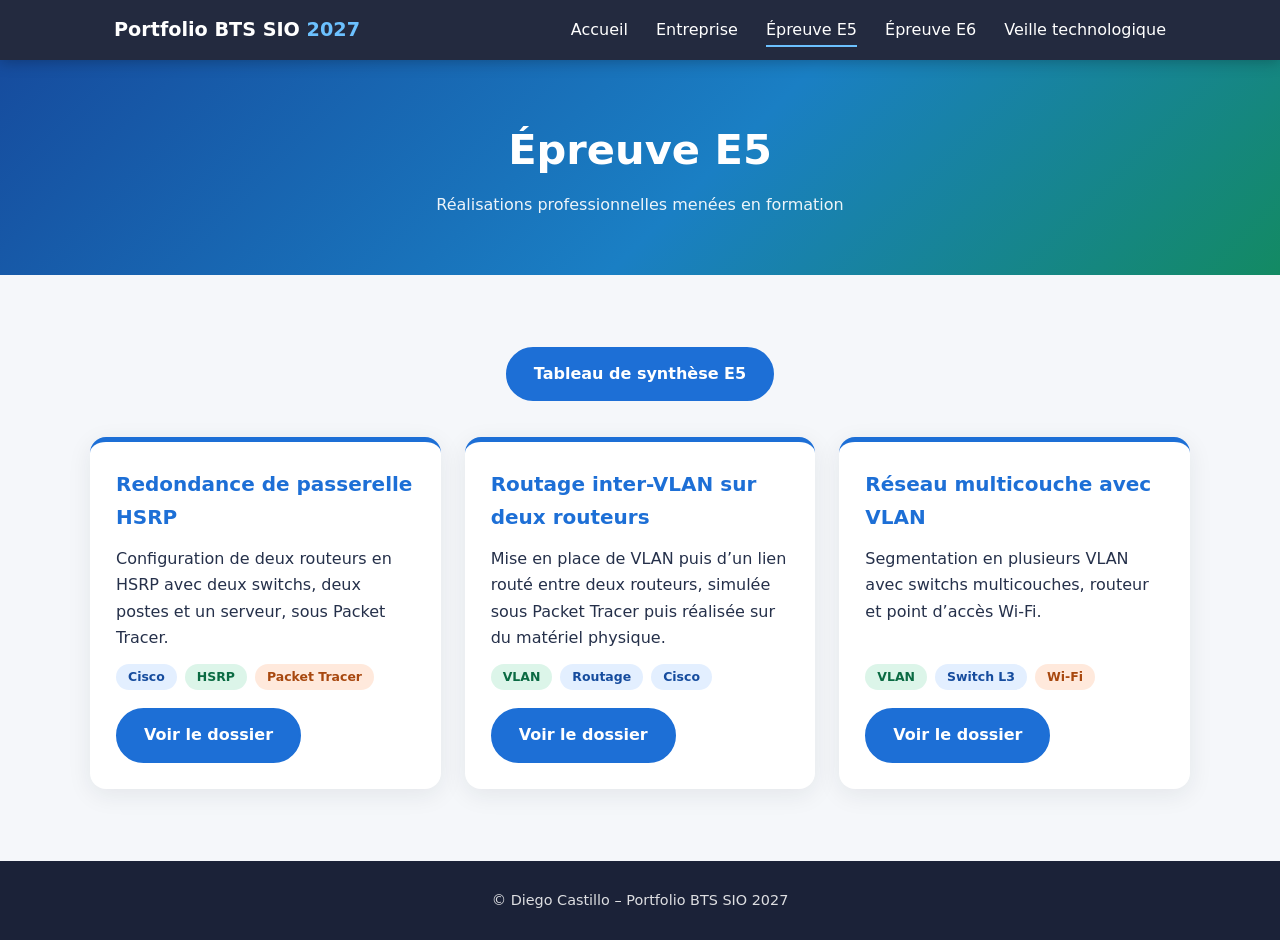
==== e5.html @ ca201dca "Add files via upload" ====
<!DOCTYPE html>
<html lang="fr">
<head>
<meta charset="UTF-8">
<meta name="viewport" content="width=device-width, initial-scale=1">
<title>Épreuve E5 – Portfolio BTS SIO 2027</title>
<link rel="stylesheet" href="style.css">
</head>
<body id="top">
<header class="site-header">
<nav class="nav" aria-label="Navigation principale">
<a class="brand" href="index.html">Portfolio BTS SIO <span>2027</span></a>
<button class="menu-btn" aria-label="Ouvrir le menu" aria-expanded="false"><span></span><span></span><span></span></button>
<ul class="menu">
<li><a href="index.html">Accueil</a></li>
<li><a href="entreprise.html">Entreprise</a></li>
<li><a href="e5.html" aria-current="page">Épreuve E5</a></li>
<li><a href="e6.html">Épreuve E6</a></li>
<li><a href="veille.html">Veille technologique</a></li>
</ul>
</nav>
</header>
<div class="page-head"><h1>Épreuve E5</h1><p>Réalisations professionnelles menées en formation</p></div>
<main>
<section class="section">
  <div class="wrap">
    <div class="actions"><a class="btn-blue" href="documents/tableau-de-synthese-e5.pdf">Tableau de synthèse E5</a></div>
    <div class="cards">
      <article class="card proj">
        <h3>Redondance de passerelle HSRP</h3>
        <p>Configuration de deux routeurs en HSRP avec deux switchs, deux postes et un serveur, sous Packet Tracer.</p>
        <ul class="tags"><li>Cisco</li><li class="t-green">HSRP</li><li class="t-orange">Packet Tracer</li></ul>
        <a class="btn-blue" href="documents/hsrp.pdf">Voir le dossier</a>
      </article>
      <article class="card proj">
        <h3>Routage inter-VLAN sur deux routeurs</h3>
        <p>Mise en place de VLAN puis d’un lien routé entre deux routeurs, simulée sous Packet Tracer puis réalisée sur du matériel physique.</p>
        <ul class="tags"><li class="t-green">VLAN</li><li>Routage</li><li>Cisco</li></ul>
        <a class="btn-blue" href="documents/inter-vlan.pdf">Voir le dossier</a>
      </article>
      <article class="card proj">
        <h3>Réseau multicouche avec VLAN</h3>
        <p>Segmentation en plusieurs VLAN avec switchs multicouches, routeur et point d’accès Wi-Fi.</p>
        <ul class="tags"><li class="t-green">VLAN</li><li>Switch L3</li><li class="t-orange">Wi-Fi</li></ul>
        <a class="btn-blue" href="documents/vlan-multicouche.pdf">Voir le dossier</a>
      </article>
    </div>
  </div>
</section>
</main>
<footer class="site-footer"><p>&copy; Diego Castillo – Portfolio BTS SIO 2027</p></footer>
<a class="totop" href="#top" aria-label="Retour en haut">↑</a>
<script src="script.js"></script>
</body>
</html>
---- style.css ----
:root{--primary:#1d6fd6;--primary-d:#164c9e;--secondary:#14a46a;--accent:#f0793a;--dark:#1b2238;--light:#f5f7fa;--text:#25304a;--muted:#5d6b85;--line:#e2e8f0;--radius:16px;--shadow:0 6px 24px rgba(27,34,56,.08)}
*,*::before,*::after{box-sizing:border-box}
html{scroll-behavior:smooth;scroll-padding-top:76px}
body{margin:0;font-family:"Segoe UI",system-ui,-apple-system,Roboto,Arial,sans-serif;color:var(--text);background:var(--light);line-height:1.65}
a{color:var(--primary)}
:focus-visible{outline:3px solid var(--accent);outline-offset:3px}
@media(prefers-reduced-motion:reduce){html{scroll-behavior:auto}}

/* En-tête */
.site-header{position:sticky;top:0;z-index:50;background:rgba(27,34,56,.96);backdrop-filter:blur(8px);box-shadow:0 2px 14px rgba(0,0,0,.25)}
.nav{max-width:1100px;margin:0 auto;padding:14px 24px;display:flex;align-items:center;justify-content:space-between;gap:16px}
.brand{color:#fff;font-weight:700;font-size:1.2rem;text-decoration:none}
.brand span{color:#6cc1ff}
.menu{display:flex;gap:28px;list-style:none;margin:0;padding:0}
.menu a{color:#fff;text-decoration:none;font-weight:500;padding:6px 0;border-bottom:2px solid transparent}
.menu a:hover,.menu a[aria-current="page"]{border-color:#6cc1ff}
.menu-btn{display:none;background:none;border:0;padding:8px;cursor:pointer}
.menu-btn span{display:block;width:26px;height:3px;background:#fff;margin:5px 0;border-radius:2px}

/* Accueil */
.hero{min-height:calc(100vh - 60px);display:grid;place-items:center;padding:48px 24px;background:linear-gradient(135deg,#164c9e,#1a7fc4 55%,#138a63);color:#fff}
.hero-card{width:100%;max-width:880px;background:rgba(255,255,255,.12);border:1px solid rgba(255,255,255,.28);border-radius:28px;padding:44px;backdrop-filter:blur(10px);box-shadow:0 20px 50px rgba(0,0,0,.2)}
.hero-main{display:grid;grid-template-columns:1fr auto;gap:36px;align-items:center}
.hero h1{margin:0 0 12px;font-size:clamp(2.2rem,5vw,3.6rem);line-height:1.1}
.hero .role{font-size:1.25rem;margin:0 0 18px}
.hero .job{margin:0;opacity:.92}
.hero .job strong{color:#ffd9c2}
.photo{position:relative;width:240px;height:240px;border-radius:50%;border:4px solid rgba(255,255,255,.55);background:rgba(255,255,255,.2);display:grid;place-items:center;font-size:3.5rem;font-weight:700;overflow:hidden}
.photo img{position:absolute;inset:0;width:100%;height:100%;object-fit:cover}
.hero-actions{display:flex;flex-wrap:wrap;gap:12px;justify-content:center;margin-top:32px;padding-top:26px;border-top:1px solid rgba(255,255,255,.3)}

/* Boutons */
.btn-line,.btn-solid,.btn-blue{display:inline-block;padding:12px 26px;border-radius:999px;font-weight:600;text-decoration:none;border:2px solid #fff;transition:background .2s,color .2s}
.btn-line{color:#fff}
.btn-line:hover{background:#fff;color:var(--primary-d)}
.btn-solid{background:#fff;color:var(--primary-d)}
.btn-solid:hover{background:transparent;color:#fff}
.btn-blue{background:var(--primary);border-color:var(--primary);color:#fff}
.btn-blue:hover{background:var(--primary-d);border-color:var(--primary-d)}

/* Sections */
.section{padding:72px 24px}
.section.alt{background:#fff}
.wrap{max-width:1100px;margin:0 auto}
.section h2{text-align:center;margin:0 0 10px;font-size:2rem;color:var(--primary)}
.lead{text-align:center;color:var(--muted);margin:0 auto 40px;max-width:60ch}
.page-head{background:linear-gradient(135deg,#164c9e,#1a7fc4 55%,#138a63);color:#fff;text-align:center;padding:56px 24px}
.page-head h1{margin:0 0 8px;font-size:clamp(1.8rem,4vw,2.6rem)}
.page-head p{margin:0;opacity:.92}
.stack{display:grid;gap:22px}
.profile-grid{display:grid;grid-template-columns:1fr 1fr;gap:28px;align-items:start}
.block-title{margin:0 0 14px;font-size:1.25rem;color:var(--dark)}

/* Cartes */
.card{background:#fff;border-radius:var(--radius);padding:26px;box-shadow:var(--shadow);border-left:5px solid var(--primary)}
.section.alt .card{background:var(--light);box-shadow:none;border-top:1px solid var(--line);border-right:1px solid var(--line);border-bottom:1px solid var(--line)}
.card.green{border-left-color:var(--secondary)}
.card h3{margin:0 0 12px;color:var(--primary);font-size:1.25rem}
.card.green h3{color:var(--secondary)}
.card p{margin:0 0 12px}
.card p:last-child{margin-bottom:0}
.item{margin:0 0 14px}
.item:last-child{margin:0}
.item strong{display:block}
.item small{color:var(--muted);font-style:italic}
.cv-frame{width:100%;height:560px;border:1px solid var(--line);border-radius:12px;background:#fff;margin-bottom:16px}
.empty{max-width:640px;margin:0 auto;text-align:center;padding:44px 24px;border:2px dashed #b9c6da;border-radius:var(--radius);color:var(--muted);background:#fff}
.fiche{display:grid;grid-template-columns:max-content 1fr;gap:12px 28px;margin:0}
.fiche dt{font-weight:600;color:var(--primary)}
.fiche dd{margin:0}
.cards{display:grid;grid-template-columns:repeat(auto-fit,minmax(280px,1fr));gap:24px}
.proj{display:flex;flex-direction:column;border-left:0;border-top:5px solid var(--primary)}
.proj p{flex:1}
.proj .btn-blue{align-self:flex-start}
.tags{list-style:none;display:flex;flex-wrap:wrap;gap:8px;padding:0;margin:0 0 18px}
.tags li{font-size:.78rem;font-weight:600;padding:3px 12px;border-radius:999px;background:#e3efff;color:var(--primary-d)}
.tags .t-green{background:#dcf5e9;color:#0b6b43}
.tags .t-orange{background:#ffe9dc;color:#a8480f}
.actions{text-align:center;margin-bottom:36px}

/* Pied de page */
.site-footer{background:var(--dark);color:#fff;text-align:center;padding:28px 24px}
.site-footer p{margin:0;opacity:.85;font-size:.9rem}
.totop{position:fixed;right:24px;bottom:24px;width:46px;height:46px;border-radius:50%;background:var(--primary);color:#fff;display:grid;place-items:center;text-decoration:none;font-size:1.3rem;box-shadow:0 6px 18px rgba(0,0,0,.25);opacity:0;pointer-events:none;transition:opacity .25s}
.totop.show{opacity:1;pointer-events:auto}

@media(max-width:760px){
  .menu-btn{display:block}
  .nav{flex-wrap:wrap}
  .menu{display:none;flex-direction:column;gap:0;width:100%}
  .menu.open{display:flex}
  .menu a{display:block;padding:12px 0}
  .hero-card{padding:28px}
  .hero-main{grid-template-columns:1fr;justify-items:center;text-align:center}
  .photo{width:180px;height:180px;order:-1}
  .profile-grid{grid-template-columns:1fr}
  .fiche{grid-template-columns:1fr;gap:2px}
  .fiche dd{margin-bottom:12px}
  .section{padding:52px 20px}
}
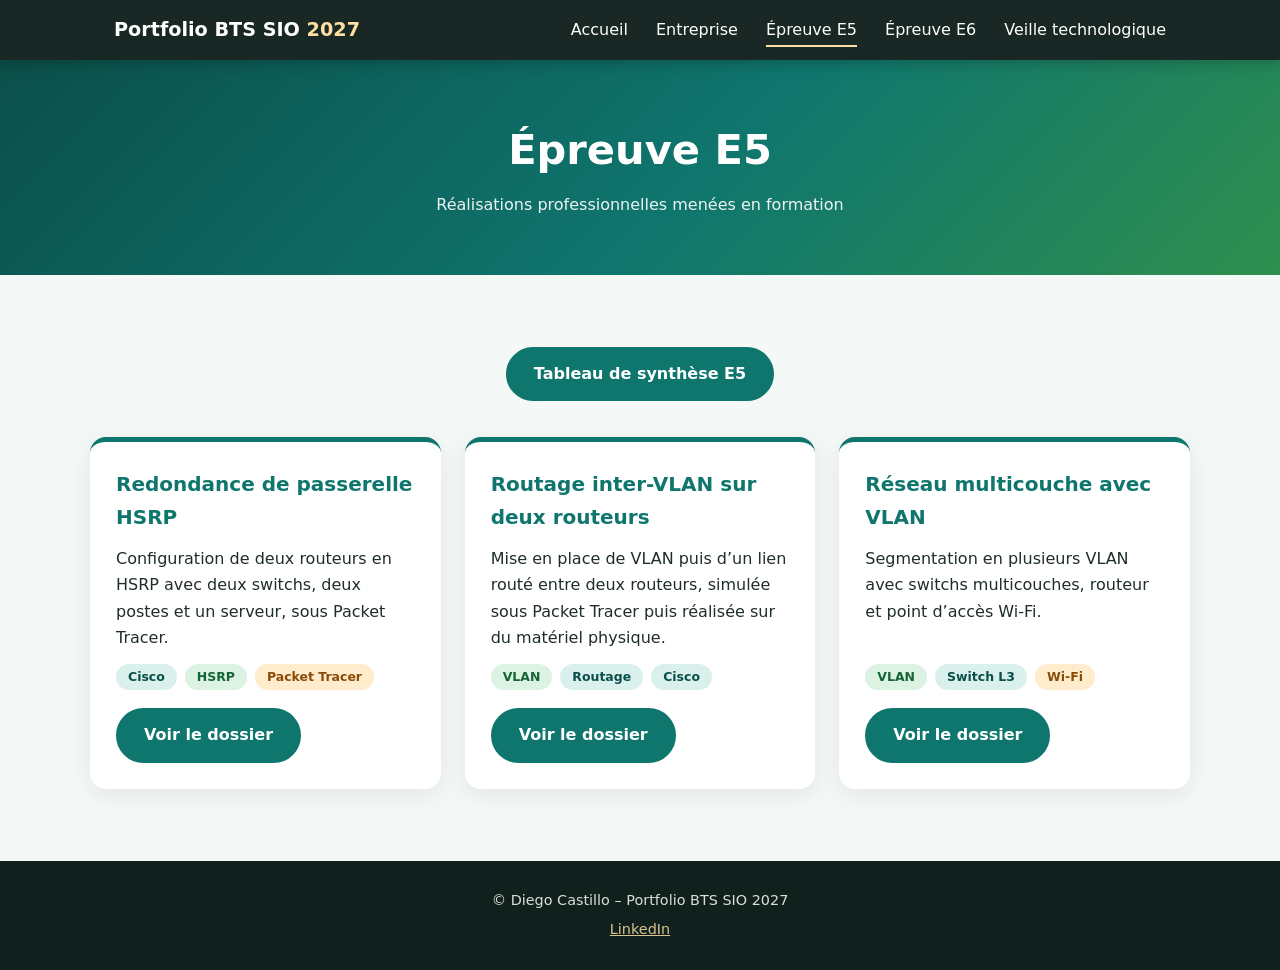
==== commit 4362068a: "Add files via upload" ====
--- a/e5.html
+++ b/e5.html
@@ -48,7 +48,7 @@
   </div>
 </section>
 </main>
-<footer class="site-footer"><p>&copy; Diego Castillo – Portfolio BTS SIO 2027</p></footer>
+<footer class="site-footer"><p>&copy; Diego Castillo – Portfolio BTS SIO 2027</p><p><a href="https://www.linkedin.com/in/diego-alberto-castillo-dc1997/" target="_blank" rel="noopener">LinkedIn</a></p></footer>
 <a class="totop" href="#top" aria-label="Retour en haut">↑</a>
 <script src="script.js"></script>
 </body>
--- a/style.css
+++ b/style.css
@@ -1,30 +1,30 @@
-:root{--primary:#1d6fd6;--primary-d:#164c9e;--secondary:#14a46a;--accent:#f0793a;--dark:#1b2238;--light:#f5f7fa;--text:#25304a;--muted:#5d6b85;--line:#e2e8f0;--radius:16px;--shadow:0 6px 24px rgba(27,34,56,.08)}
+:root{--primary:#0F766E;--primary-d:#0B4F4A;--secondary:#15803D;--accent:#FFE0A3;--focus:#d97706;--dark:#10201C;--light:#f4f8f7;--text:#1f2d2b;--muted:#566b67;--line:#dbe7e4;--radius:16px;--shadow:0 6px 24px rgba(16,32,28,.08)}
 *,*::before,*::after{box-sizing:border-box}
 html{scroll-behavior:smooth;scroll-padding-top:76px}
 body{margin:0;font-family:"Segoe UI",system-ui,-apple-system,Roboto,Arial,sans-serif;color:var(--text);background:var(--light);line-height:1.65}
 a{color:var(--primary)}
-:focus-visible{outline:3px solid var(--accent);outline-offset:3px}
+:focus-visible{outline:3px solid var(--focus);outline-offset:3px}
 @media(prefers-reduced-motion:reduce){html{scroll-behavior:auto}}
 
 /* En-tête */
-.site-header{position:sticky;top:0;z-index:50;background:rgba(27,34,56,.96);backdrop-filter:blur(8px);box-shadow:0 2px 14px rgba(0,0,0,.25)}
+.site-header{position:sticky;top:0;z-index:50;background:rgba(16,32,28,.96);backdrop-filter:blur(8px);box-shadow:0 2px 14px rgba(0,0,0,.25)}
 .nav{max-width:1100px;margin:0 auto;padding:14px 24px;display:flex;align-items:center;justify-content:space-between;gap:16px}
 .brand{color:#fff;font-weight:700;font-size:1.2rem;text-decoration:none}
-.brand span{color:#6cc1ff}
+.brand span{color:#FFE0A3}
 .menu{display:flex;gap:28px;list-style:none;margin:0;padding:0}
 .menu a{color:#fff;text-decoration:none;font-weight:500;padding:6px 0;border-bottom:2px solid transparent}
-.menu a:hover,.menu a[aria-current="page"]{border-color:#6cc1ff}
+.menu a:hover,.menu a[aria-current="page"]{border-color:#FFE0A3}
 .menu-btn{display:none;background:none;border:0;padding:8px;cursor:pointer}
 .menu-btn span{display:block;width:26px;height:3px;background:#fff;margin:5px 0;border-radius:2px}
 
 /* Accueil */
-.hero{min-height:calc(100vh - 60px);display:grid;place-items:center;padding:48px 24px;background:linear-gradient(135deg,#164c9e,#1a7fc4 55%,#138a63);color:#fff}
+.hero{min-height:calc(100vh - 60px);display:grid;place-items:center;padding:48px 24px;background:linear-gradient(135deg,#0B4F4A,#0F766E 55%,#2F8F4E);color:#fff}
 .hero-card{width:100%;max-width:880px;background:rgba(255,255,255,.12);border:1px solid rgba(255,255,255,.28);border-radius:28px;padding:44px;backdrop-filter:blur(10px);box-shadow:0 20px 50px rgba(0,0,0,.2)}
 .hero-main{display:grid;grid-template-columns:1fr auto;gap:36px;align-items:center}
 .hero h1{margin:0 0 12px;font-size:clamp(2.2rem,5vw,3.6rem);line-height:1.1}
-.hero .role{font-size:1.25rem;margin:0 0 18px}
-.hero .job{margin:0;opacity:.92}
-.hero .job strong{color:#ffd9c2}
+.hero .role{font-size:clamp(1.3rem,3vw,1.7rem);margin:0 0 20px}
+.hero .job{margin:0;font-size:clamp(1.15rem,2.6vw,1.45rem);line-height:1.5}
+.hero .job strong{color:var(--accent)}
 .photo{position:relative;width:240px;height:240px;border-radius:50%;border:4px solid rgba(255,255,255,.55);background:rgba(255,255,255,.2);display:grid;place-items:center;font-size:3.5rem;font-weight:700;overflow:hidden}
 .photo img{position:absolute;inset:0;width:100%;height:100%;object-fit:cover}
 .hero-actions{display:flex;flex-wrap:wrap;gap:12px;justify-content:center;margin-top:32px;padding-top:26px;border-top:1px solid rgba(255,255,255,.3)}
@@ -44,7 +44,7 @@
 .wrap{max-width:1100px;margin:0 auto}
 .section h2{text-align:center;margin:0 0 10px;font-size:2rem;color:var(--primary)}
 .lead{text-align:center;color:var(--muted);margin:0 auto 40px;max-width:60ch}
-.page-head{background:linear-gradient(135deg,#164c9e,#1a7fc4 55%,#138a63);color:#fff;text-align:center;padding:56px 24px}
+.page-head{background:linear-gradient(135deg,#0B4F4A,#0F766E 55%,#2F8F4E);color:#fff;text-align:center;padding:56px 24px}
 .page-head h1{margin:0 0 8px;font-size:clamp(1.8rem,4vw,2.6rem)}
 .page-head p{margin:0;opacity:.92}
 .stack{display:grid;gap:22px}
@@ -64,7 +64,7 @@
 .item strong{display:block}
 .item small{color:var(--muted);font-style:italic}
 .cv-frame{width:100%;height:560px;border:1px solid var(--line);border-radius:12px;background:#fff;margin-bottom:16px}
-.empty{max-width:640px;margin:0 auto;text-align:center;padding:44px 24px;border:2px dashed #b9c6da;border-radius:var(--radius);color:var(--muted);background:#fff}
+.empty{max-width:640px;margin:0 auto;text-align:center;padding:44px 24px;border:2px dashed #a9c4be;border-radius:var(--radius);color:var(--muted);background:#fff}
 .fiche{display:grid;grid-template-columns:max-content 1fr;gap:12px 28px;margin:0}
 .fiche dt{font-weight:600;color:var(--primary)}
 .fiche dd{margin:0}
@@ -73,9 +73,9 @@
 .proj p{flex:1}
 .proj .btn-blue{align-self:flex-start}
 .tags{list-style:none;display:flex;flex-wrap:wrap;gap:8px;padding:0;margin:0 0 18px}
-.tags li{font-size:.78rem;font-weight:600;padding:3px 12px;border-radius:999px;background:#e3efff;color:var(--primary-d)}
-.tags .t-green{background:#dcf5e9;color:#0b6b43}
-.tags .t-orange{background:#ffe9dc;color:#a8480f}
+.tags li{font-size:.78rem;font-weight:600;padding:3px 12px;border-radius:999px;background:#d9f0ec;color:var(--primary-d)}
+.tags .t-green{background:#dcf3e3;color:#166534}
+.tags .t-orange{background:#ffeccc;color:#8a4b08}
 .actions{text-align:center;margin-bottom:36px}
 
 /* Pied de page */
@@ -98,3 +98,11 @@
   .fiche dd{margin-bottom:12px}
   .section{padding:52px 20px}
 }
+
+/* Lien entreprise, logos, pied de page */
+.hero .job a{color:var(--accent);font-weight:700;text-decoration:underline;text-underline-offset:4px}
+.hero .job a:hover{text-decoration-thickness:3px}
+.item.logo{display:flex;gap:14px;align-items:center}
+.item.logo img{width:120px;height:56px;object-fit:contain;flex-shrink:0;background:#fff;border:1px solid var(--line);border-radius:10px;padding:6px}
+.site-footer p + p{margin-top:6px}
+.site-footer a{color:var(--accent)}
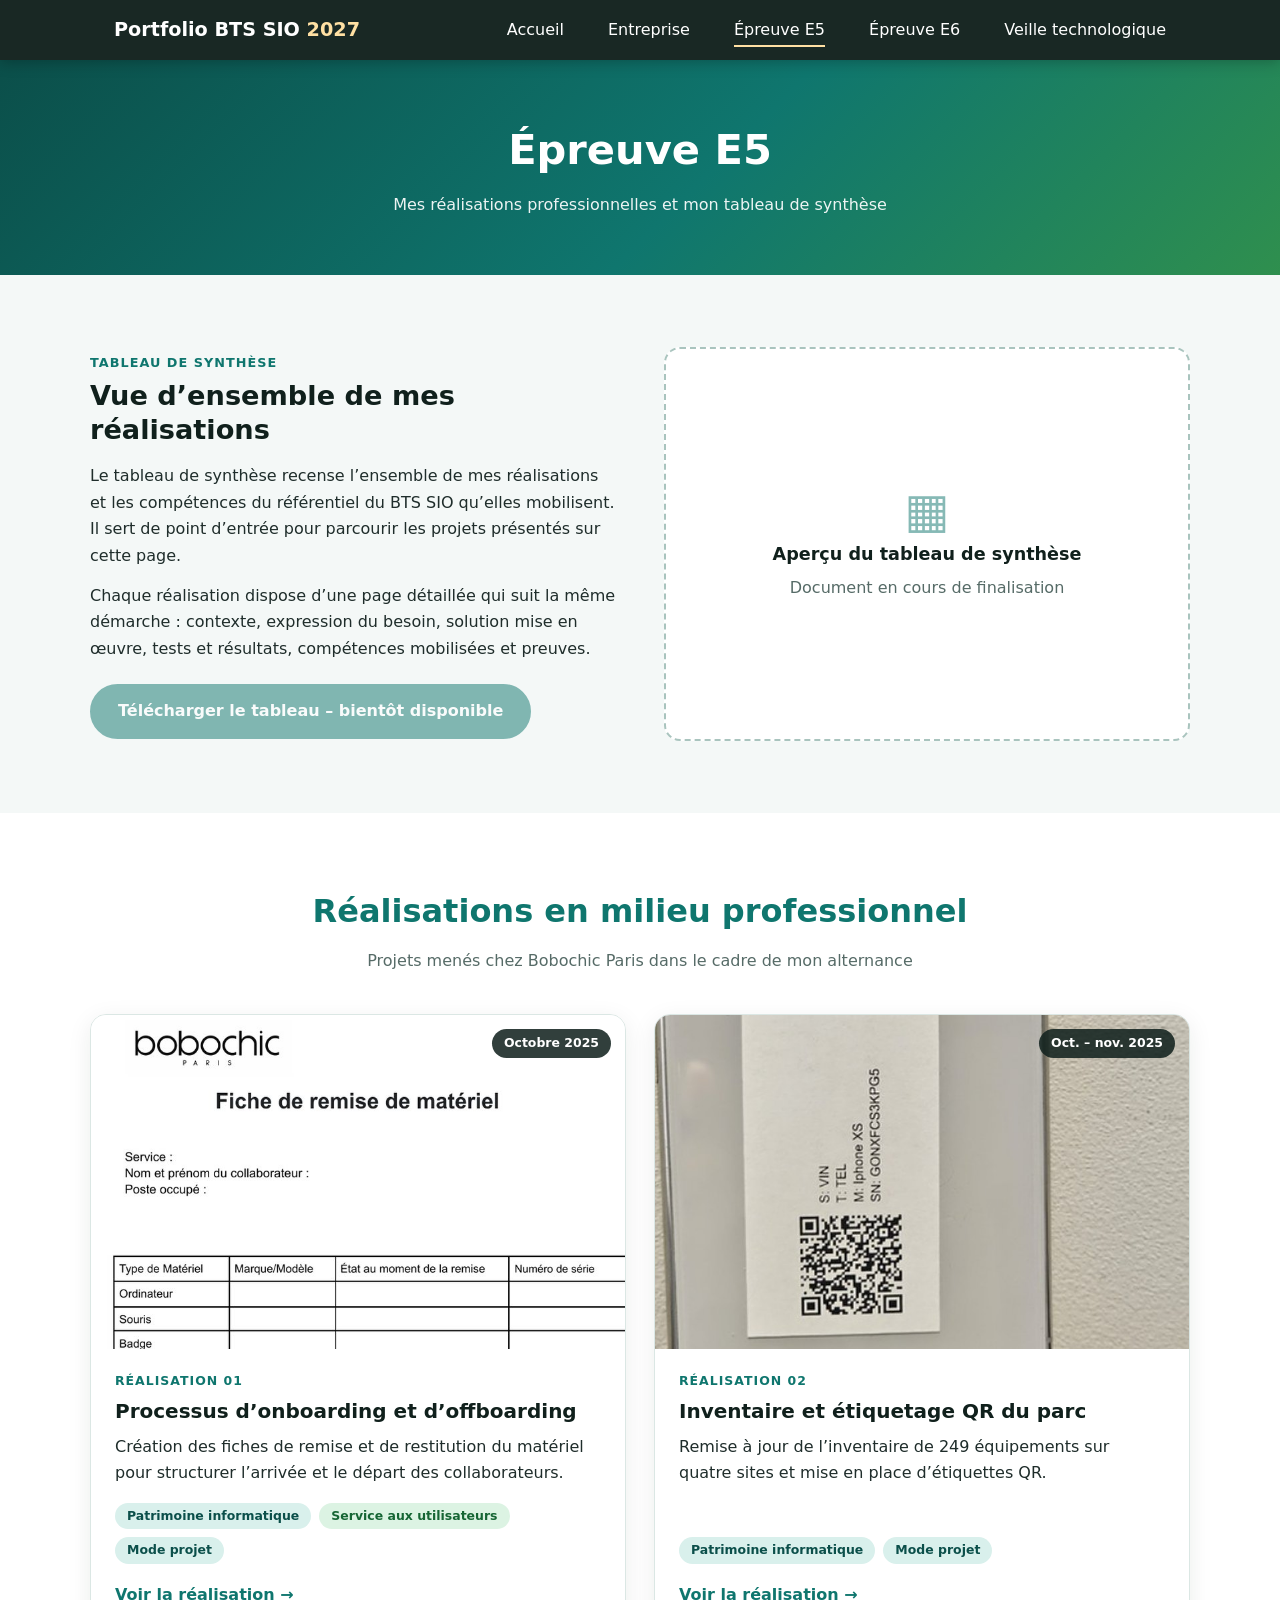
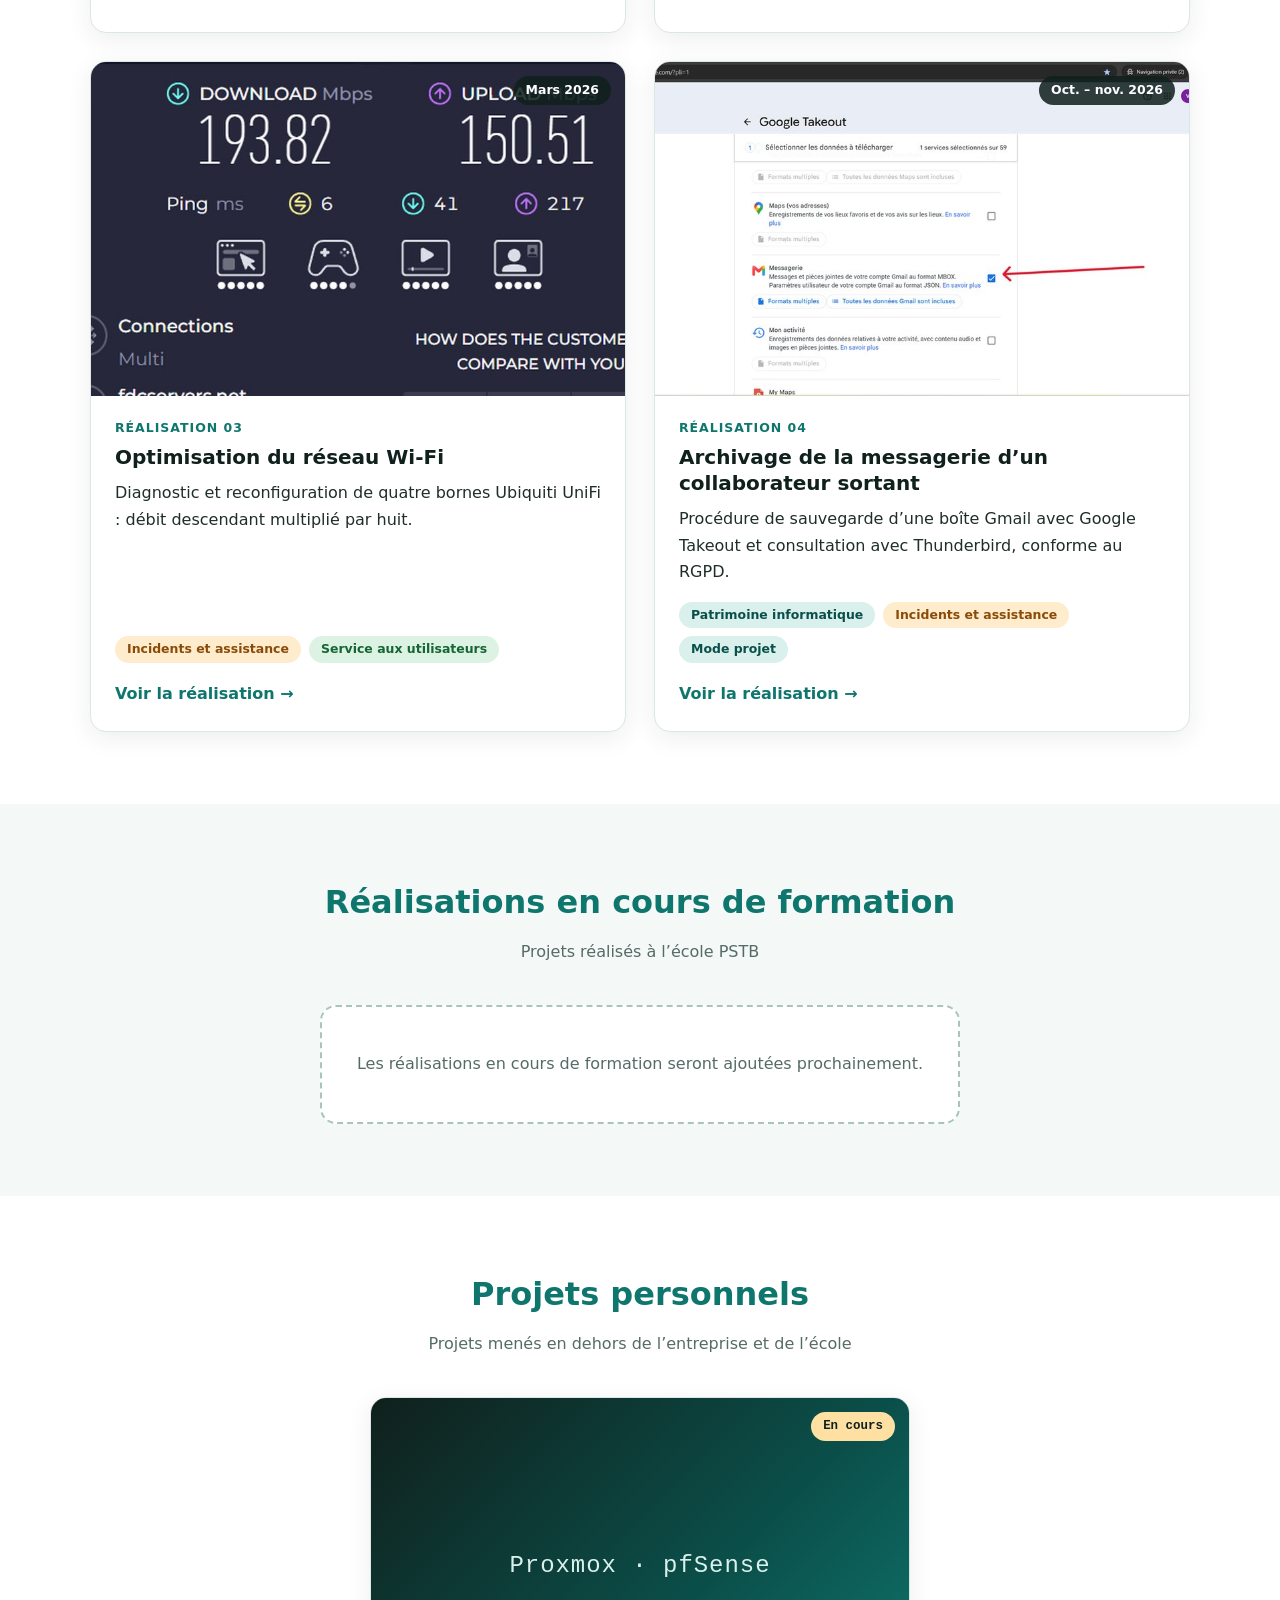
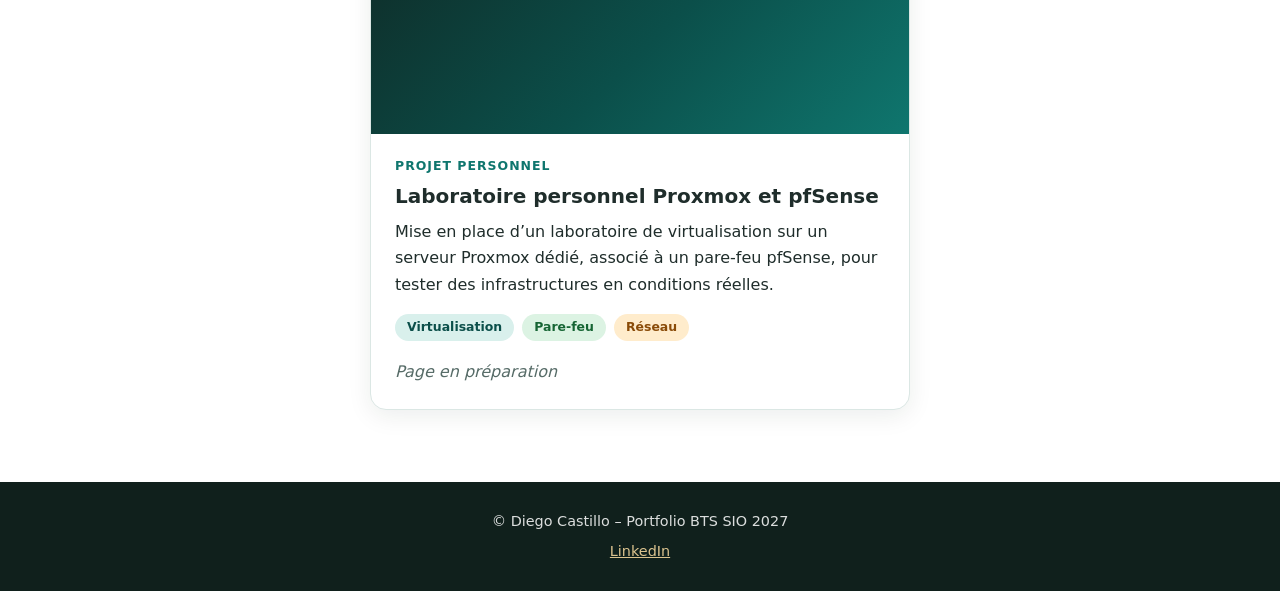
==== commit a0cd4076: "Add files via upload" ====
--- a/e5.html
+++ b/e5.html
@@ -20,29 +20,103 @@
 </ul>
 </nav>
 </header>
-<div class="page-head"><h1>Épreuve E5</h1><p>Réalisations professionnelles menées en formation</p></div>
+<div class="page-head"><h1>Épreuve E5</h1><p>Mes réalisations professionnelles et mon tableau de synthèse</p></div>
 <main>
 <section class="section">
+  <div class="wrap synth">
+    <div class="synth-text">
+      <span class="eyebrow">Tableau de synthèse</span>
+      <h2 class="ent-title">Vue d’ensemble de mes réalisations</h2>
+      <p>Le tableau de synthèse recense l’ensemble de mes réalisations et les compétences du référentiel du BTS SIO qu’elles mobilisent. Il sert de point d’entrée pour parcourir les projets présentés sur cette page.</p>
+      <p>Chaque réalisation dispose d’une page détaillée qui suit la même démarche : contexte, expression du besoin, solution mise en œuvre, tests et résultats, compétences mobilisées et preuves.</p>
+      <!-- Quand le PDF sera prêt : déposer Documents/tableau-de-synthese-e5.pdf,
+           remplacer le <span> désactivé ci-dessous par :
+           <a class="btn-blue" href="Documents/tableau-de-synthese-e5.pdf" download>Télécharger le tableau</a> -->
+      <span class="btn-blue is-disabled" aria-disabled="true">Télécharger le tableau – bientôt disponible</span>
+    </div>
+    <div class="synth-preview">
+      <!-- Quand le PDF sera prêt, remplacer ce bloc par :
+           <iframe class="synth-frame" src="Documents/tableau-de-synthese-e5.pdf#toolbar=0" title="Aperçu du tableau de synthèse E5"></iframe> -->
+      <div class="synth-placeholder">
+        <span class="synth-icon" aria-hidden="true">▦</span>
+        <strong>Aperçu du tableau de synthèse</strong>
+        <span>Document en cours de finalisation</span>
+      </div>
+    </div>
+  </div>
+</section>
+
+<section class="section alt" id="professionnel">
   <div class="wrap">
-    <div class="actions"><a class="btn-blue" href="documents/tableau-de-synthese-e5.pdf">Tableau de synthèse E5</a></div>
-    <div class="cards">
-      <article class="card proj">
-        <h3>Redondance de passerelle HSRP</h3>
-        <p>Configuration de deux routeurs en HSRP avec deux switchs, deux postes et un serveur, sous Packet Tracer.</p>
-        <ul class="tags"><li>Cisco</li><li class="t-green">HSRP</li><li class="t-orange">Packet Tracer</li></ul>
-        <a class="btn-blue" href="documents/hsrp.pdf">Voir le dossier</a>
+    <h2>Réalisations en milieu professionnel</h2>
+    <p class="lead">Projets menés chez Bobochic Paris dans le cadre de mon alternance</p>
+    <div class="e5-grid">
+      <article class="e5-card">
+        <a class="e5-thumb" href="projet-onboarding.html" tabindex="-1" aria-hidden="true"><img src="images/e5/thumb-onboarding.jpg" alt="" loading="lazy"><span class="e5-badge">Octobre 2025</span></a>
+        <div class="e5-card-body">
+          <span class="e5-num">Réalisation 01</span>
+          <h3><a href="projet-onboarding.html">Processus d’onboarding et d’offboarding</a></h3>
+          <p>Création des fiches de remise et de restitution du matériel pour structurer l’arrivée et le départ des collaborateurs.</p>
+          <ul class="tags"><li class="">Patrimoine informatique</li><li class="t-green">Service aux utilisateurs</li><li class="">Mode projet</li></ul>
+          <a class="e5-link" href="projet-onboarding.html">Voir la réalisation <span aria-hidden="true">→</span></a>
+        </div>
       </article>
-      <article class="card proj">
-        <h3>Routage inter-VLAN sur deux routeurs</h3>
-        <p>Mise en place de VLAN puis d’un lien routé entre deux routeurs, simulée sous Packet Tracer puis réalisée sur du matériel physique.</p>
-        <ul class="tags"><li class="t-green">VLAN</li><li>Routage</li><li>Cisco</li></ul>
-        <a class="btn-blue" href="documents/inter-vlan.pdf">Voir le dossier</a>
+      <article class="e5-card">
+        <a class="e5-thumb" href="projet-inventaire.html" tabindex="-1" aria-hidden="true"><img src="images/e5/thumb-inventaire.jpg" alt="" loading="lazy"><span class="e5-badge">Oct. – nov. 2025</span></a>
+        <div class="e5-card-body">
+          <span class="e5-num">Réalisation 02</span>
+          <h3><a href="projet-inventaire.html">Inventaire et étiquetage QR du parc</a></h3>
+          <p>Remise à jour de l’inventaire de 249 équipements sur quatre sites et mise en place d’étiquettes QR.</p>
+          <ul class="tags"><li class="">Patrimoine informatique</li><li class="">Mode projet</li></ul>
+          <a class="e5-link" href="projet-inventaire.html">Voir la réalisation <span aria-hidden="true">→</span></a>
+        </div>
       </article>
-      <article class="card proj">
-        <h3>Réseau multicouche avec VLAN</h3>
-        <p>Segmentation en plusieurs VLAN avec switchs multicouches, routeur et point d’accès Wi-Fi.</p>
-        <ul class="tags"><li class="t-green">VLAN</li><li>Switch L3</li><li class="t-orange">Wi-Fi</li></ul>
-        <a class="btn-blue" href="documents/vlan-multicouche.pdf">Voir le dossier</a>
+      <article class="e5-card">
+        <a class="e5-thumb" href="projet-wifi.html" tabindex="-1" aria-hidden="true"><img src="images/e5/thumb-wifi.jpg" alt="" loading="lazy"><span class="e5-badge">Mars 2026</span></a>
+        <div class="e5-card-body">
+          <span class="e5-num">Réalisation 03</span>
+          <h3><a href="projet-wifi.html">Optimisation du réseau Wi-Fi</a></h3>
+          <p>Diagnostic et reconfiguration de quatre bornes Ubiquiti UniFi : débit descendant multiplié par huit.</p>
+          <ul class="tags"><li class="t-orange">Incidents et assistance</li><li class="t-green">Service aux utilisateurs</li></ul>
+          <a class="e5-link" href="projet-wifi.html">Voir la réalisation <span aria-hidden="true">→</span></a>
+        </div>
+      </article>
+      <article class="e5-card">
+        <a class="e5-thumb" href="projet-archivage.html" tabindex="-1" aria-hidden="true"><img src="images/e5/thumb-archivage.jpg" alt="" loading="lazy"><span class="e5-badge">Oct. – nov. 2026</span></a>
+        <div class="e5-card-body">
+          <span class="e5-num">Réalisation 04</span>
+          <h3><a href="projet-archivage.html">Archivage de la messagerie d’un collaborateur sortant</a></h3>
+          <p>Procédure de sauvegarde d’une boîte Gmail avec Google Takeout et consultation avec Thunderbird, conforme au RGPD.</p>
+          <ul class="tags"><li class="">Patrimoine informatique</li><li class="t-orange">Incidents et assistance</li><li class="">Mode projet</li></ul>
+          <a class="e5-link" href="projet-archivage.html">Voir la réalisation <span aria-hidden="true">→</span></a>
+        </div>
+      </article>
+    </div>
+  </div>
+</section>
+
+<section class="section" id="formation">
+  <div class="wrap">
+    <h2>Réalisations en cours de formation</h2>
+    <p class="lead">Projets réalisés à l’école PSTB</p>
+    <div class="empty">Les réalisations en cours de formation seront ajoutées prochainement.</div>
+  </div>
+</section>
+
+<section class="section alt" id="personnel">
+  <div class="wrap">
+    <h2>Projets personnels</h2>
+    <p class="lead">Projets menés en dehors de l’entreprise et de l’école</p>
+    <div class="e5-grid e5-grid-solo">
+      <article class="e5-card is-upcoming">
+        <div class="e5-thumb e5-thumb-lab" aria-hidden="true"><span>Proxmox · pfSense</span><span class="e5-badge">En cours</span></div>
+        <div class="e5-card-body">
+          <span class="e5-num">Projet personnel</span>
+          <h3>Laboratoire personnel Proxmox et pfSense</h3>
+          <p>Mise en place d’un laboratoire de virtualisation sur un serveur Proxmox dédié, associé à un pare-feu pfSense, pour tester des infrastructures en conditions réelles.</p>
+          <ul class="tags"><li>Virtualisation</li><li class="t-green">Pare-feu</li><li class="t-orange">Réseau</li></ul>
+          <span class="e5-link is-muted">Page en préparation</span>
+        </div>
       </article>
     </div>
   </div>
--- a/style.css
+++ b/style.css
@@ -11,7 +11,7 @@
 .nav{max-width:1100px;margin:0 auto;padding:14px 24px;display:flex;align-items:center;justify-content:space-between;gap:16px}
 .brand{color:#fff;font-weight:700;font-size:1.2rem;text-decoration:none}
 .brand span{color:#FFE0A3}
-.menu{display:flex;gap:28px;list-style:none;margin:0;padding:0}
+.menu{display:flex;gap:44px;list-style:none;margin:0;padding:0}
 .menu a{color:#fff;text-decoration:none;font-weight:500;padding:6px 0;border-bottom:2px solid transparent}
 .menu a:hover,.menu a[aria-current="page"]{border-color:#FFE0A3}
 .menu-btn{display:none;background:none;border:0;padding:8px;cursor:pointer}
@@ -22,8 +22,8 @@
 .hero-card{width:100%;max-width:880px;background:rgba(255,255,255,.12);border:1px solid rgba(255,255,255,.28);border-radius:28px;padding:44px;backdrop-filter:blur(10px);box-shadow:0 20px 50px rgba(0,0,0,.2)}
 .hero-main{display:grid;grid-template-columns:1fr auto;gap:36px;align-items:center}
 .hero h1{margin:0 0 12px;font-size:clamp(2.2rem,5vw,3.6rem);line-height:1.1}
-.hero .role{font-size:clamp(1.3rem,3vw,1.7rem);margin:0 0 20px}
-.hero .job{margin:0;font-size:clamp(1.15rem,2.6vw,1.45rem);line-height:1.5}
+.hero .role{font-size:clamp(1.4rem,3.2vw,1.9rem);margin:0 0 22px}
+.hero .job{margin:0;font-size:clamp(1.3rem,3vw,1.75rem);line-height:1.55}
 .hero .job strong{color:var(--accent)}
 .photo{position:relative;width:240px;height:240px;border-radius:50%;border:4px solid rgba(255,255,255,.55);background:rgba(255,255,255,.2);display:grid;place-items:center;font-size:3.5rem;font-weight:700;overflow:hidden}
 .photo img{position:absolute;inset:0;width:100%;height:100%;object-fit:cover}
@@ -63,7 +63,7 @@
 .item:last-child{margin:0}
 .item strong{display:block}
 .item small{color:var(--muted);font-style:italic}
-.cv-frame{width:100%;height:560px;border:1px solid var(--line);border-radius:12px;background:#fff;margin-bottom:16px}
+.cv-frame{width:100%;aspect-ratio:1/1.414;height:auto;border:1px solid var(--line);border-radius:12px;background:#fff;margin-bottom:16px}
 .empty{max-width:640px;margin:0 auto;text-align:center;padding:44px 24px;border:2px dashed #a9c4be;border-radius:var(--radius);color:var(--muted);background:#fff}
 .fiche{display:grid;grid-template-columns:max-content 1fr;gap:12px 28px;margin:0}
 .fiche dt{font-weight:600;color:var(--primary)}
@@ -99,10 +99,182 @@
   .section{padding:52px 20px}
 }
 
-/* Lien entreprise, logos, pied de page */
-.hero .job a{color:var(--accent);font-weight:700;text-decoration:underline;text-underline-offset:4px}
-.hero .job a:hover{text-decoration-thickness:3px}
-.item.logo{display:flex;gap:14px;align-items:center}
-.item.logo img{width:120px;height:56px;object-fit:contain;flex-shrink:0;background:#fff;border:1px solid var(--line);border-radius:10px;padding:6px}
 .site-footer p + p{margin-top:6px}
 .site-footer a{color:var(--accent)}
+
+/* Lien entreprise et logos */
+.hero .job a{color:#FFE0A3;font-weight:700;text-decoration:underline;text-decoration-thickness:2px;text-underline-offset:5px}
+.hero .job a:hover{text-decoration-thickness:4px}
+.item.logo{display:flex;gap:16px;align-items:center}
+.item.logo img{width:104px;height:38px;object-fit:contain;object-position:left center;flex-shrink:0}
+@media(min-width:761px) and (max-width:1020px){.menu{gap:26px}}
+
+/* Page Entreprise */
+.ent-hero{position:relative;height:clamp(320px,62vh,600px);overflow:hidden;background:var(--dark);color:#fff}
+.ent-hero-media{position:absolute;inset:0;width:100%;height:100%;object-fit:cover}
+.ent-hero::after{content:"";position:absolute;inset:0;background:linear-gradient(to bottom,rgba(11,79,74,0) 45%,rgba(11,79,74,.92))}
+.ent-hero-text{position:absolute;left:0;right:0;bottom:0;z-index:1;text-align:center;padding:0 24px 34px}
+.ent-hero-text h1{margin:0 0 6px;font-size:clamp(1.7rem,4vw,2.6rem);text-shadow:0 2px 12px rgba(0,0,0,.35)}
+.ent-hero-text p{margin:0;opacity:.92}
+@media(prefers-reduced-motion:reduce){video.ent-hero-media{display:none}.ent-hero{background:url(images/bobochic-hero.jpg) center/cover}}
+.ent-story{display:grid;gap:72px}
+.ent-row{display:grid;grid-template-columns:1.15fr 1fr;gap:48px;align-items:center}
+.ent-row-stack{grid-template-columns:1fr;gap:28px}
+.ent-row-stack .ent-text{max-width:820px}
+.eyebrow{display:inline-block;font-size:.8rem;font-weight:700;letter-spacing:.08em;text-transform:uppercase;color:var(--primary);margin-bottom:6px}
+.eyebrow-green{color:var(--secondary)}
+.section .ent-title{text-align:left;margin:0 0 16px;font-size:1.7rem;color:var(--dark);line-height:1.25}
+.ent-text p{margin:0 0 14px}
+.ent-text p:last-child{margin-bottom:0}
+.ent-photo{margin:0}
+.ent-photo img{display:block;width:100%;height:auto;border-radius:var(--radius);box-shadow:var(--shadow)}
+.ent-org a{display:block;border-radius:var(--radius);transition:transform .2s}
+.ent-org a:hover{transform:scale(1.02)}
+.ent-org img{border:1px solid var(--line)}
+.ent-photo figcaption{margin-top:10px;font-size:.88rem;color:var(--muted);font-style:italic;text-align:center}
+.id-grid{display:grid;grid-template-columns:repeat(3,1fr);gap:18px}
+.id-tile{background:var(--light);border:1px solid var(--line);border-top:4px solid var(--primary);border-radius:var(--radius);padding:18px 20px}
+.id-tile:nth-child(even){border-top-color:var(--secondary)}
+.id-tile span{display:block;font-size:.78rem;font-weight:700;letter-spacing:.06em;text-transform:uppercase;color:var(--muted);margin-bottom:6px}
+.id-tile strong{font-weight:600;color:var(--text)}
+.id-wide{grid-column:1/-1}
+.id-wide .tags{margin:4px 0 0}
+.map-frame{display:block;width:100%;height:400px;border:0;border-radius:var(--radius);box-shadow:var(--shadow)}
+@media(max-width:900px){.id-grid{grid-template-columns:repeat(2,1fr)}}
+@media(max-width:760px){.ent-story{gap:48px}.ent-row{grid-template-columns:1fr;gap:22px}.ent-photo{order:-1}.ent-row-stack .ent-photo{order:1}.id-grid{grid-template-columns:1fr}.map-frame{height:300px}}
+
+/* ===== Page E5 ===== */
+.synth{display:grid;grid-template-columns:1fr 1fr;gap:48px;align-items:center}
+.synth-text p{margin:0 0 14px}
+.synth-text .btn-blue{margin-top:8px}
+.btn-blue.is-disabled{opacity:.5;cursor:not-allowed;pointer-events:none}
+.synth-placeholder{aspect-ratio:4/3;display:flex;flex-direction:column;align-items:center;justify-content:center;gap:6px;text-align:center;border:2px dashed #a9c4be;border-radius:var(--radius);background:#fff;color:var(--muted);padding:24px}
+.synth-placeholder strong{color:var(--dark);font-size:1.1rem}
+.synth-icon{font-size:3rem;line-height:1;color:var(--primary);opacity:.5}
+.synth-frame{width:100%;aspect-ratio:4/3;border:1px solid var(--line);border-radius:var(--radius);background:#fff}
+.e5-grid{display:grid;grid-template-columns:repeat(2,1fr);gap:28px}
+.e5-grid-solo{grid-template-columns:minmax(0,540px);justify-content:center}
+.e5-card{display:flex;flex-direction:column;background:#fff;border-radius:var(--radius);overflow:hidden;box-shadow:var(--shadow);border:1px solid var(--line);transition:transform .2s,box-shadow .2s}
+.e5-card:hover{transform:translateY(-4px);box-shadow:0 14px 34px rgba(16,32,28,.14)}
+.e5-thumb{position:relative;display:block;aspect-ratio:16/10;overflow:hidden;background:var(--light)}
+.e5-thumb img{width:100%;height:100%;object-fit:cover;transition:transform .35s}
+.e5-card:hover .e5-thumb img{transform:scale(1.04)}
+.e5-badge{position:absolute;top:14px;right:14px;font-family:inherit;letter-spacing:0;background:rgba(16,32,28,.86);color:#fff;font-size:.78rem;font-weight:600;padding:4px 12px;border-radius:999px}
+.e5-card-body{display:flex;flex-direction:column;flex:1;padding:22px 24px 24px}
+.e5-num{font-size:.78rem;font-weight:700;letter-spacing:.08em;text-transform:uppercase;color:var(--primary);margin-bottom:6px}
+.e5-card h3{margin:0 0 10px;font-size:1.25rem;line-height:1.3}
+.e5-card h3 a{color:var(--dark);text-decoration:none}
+.e5-card h3 a:hover{color:var(--primary)}
+.e5-card p{margin:0 0 16px;flex:1}
+.e5-link{font-weight:600;color:var(--primary);text-decoration:none;align-self:flex-start}
+.e5-link span{display:inline-block;transition:transform .2s}
+.e5-link:hover span{transform:translateX(4px)}
+.e5-link.is-muted{color:var(--muted);font-weight:500;font-style:italic}
+.e5-thumb-lab{display:grid;place-items:center;background:linear-gradient(135deg,#10201C,#0B4F4A 60%,#0F766E);color:#d9f0ec;font-family:Consolas,"Courier New",monospace;font-size:1.5rem;letter-spacing:.04em}
+.e5-thumb-lab .e5-badge{background:var(--accent);color:var(--dark)}
+
+/* ===== Pages projet ===== */
+.proj-hero{background:linear-gradient(135deg,#0B4F4A,#0F766E 55%,#2F8F4E);color:#fff;padding:44px 24px 52px}
+.crumbs{font-size:.9rem;margin-bottom:18px;opacity:.9}
+.crumbs a{color:#fff}
+.proj-kicker{display:inline-block;background:var(--accent);color:var(--dark);font-size:.8rem;font-weight:700;padding:4px 14px;border-radius:999px;margin-bottom:14px}
+.proj-hero h1{margin:0 0 12px;font-size:clamp(1.8rem,4vw,2.6rem);line-height:1.15}
+.proj-hero p{margin:0;max-width:70ch;opacity:.93;font-size:1.05rem}
+.proj-layout{display:grid;grid-template-columns:minmax(0,1fr) 300px;gap:48px;align-items:start}
+.proj-sec{margin-bottom:56px}
+.proj-sec:last-child{margin-bottom:0}
+.section .proj-sec h2{display:flex;align-items:center;gap:14px;text-align:left;font-size:1.5rem;color:var(--dark);margin:0 0 18px}
+.proj-num{display:inline-grid;place-items:center;flex-shrink:0;width:42px;height:42px;border-radius:12px;background:#d9f0ec;color:var(--primary-d);font-size:.95rem;font-weight:700}
+.proj-sec p{margin:0 0 14px}
+.proj-aside{position:sticky;top:96px;display:grid;gap:18px}
+.aside-card{background:#fff;border-radius:var(--radius);box-shadow:var(--shadow);border-top:4px solid var(--primary);padding:22px}
+.aside-card h3{margin:0 0 14px;color:var(--primary);font-size:1.15rem}
+.aside-card h4,.aside-toc h4{margin:20px 0 10px;font-size:.78rem;letter-spacing:.08em;text-transform:uppercase;color:var(--muted)}
+.aside-facts{margin:0}
+.aside-facts dt{font-size:.78rem;color:var(--muted)}
+.aside-facts dd{margin:0 0 10px;font-weight:600}
+.tags-col{flex-direction:column;align-items:flex-start;margin:0}
+.doc-btn{display:flex;align-items:center;gap:10px;padding:10px 12px;margin-top:8px;border:1px solid var(--line);border-radius:10px;color:var(--text);text-decoration:none;font-size:.92rem;transition:border-color .2s,background .2s}
+.doc-btn:hover{border-color:var(--primary);background:#f0f8f6}
+.doc-btn span{flex-shrink:0;font-size:.68rem;font-weight:700;padding:3px 6px;border-radius:5px;background:#fde2e1;color:#b42318}
+.aside-toc{padding:4px 22px 18px}
+.aside-toc h4{margin-top:14px}
+.aside-toc ol{margin:0;padding-left:20px;color:var(--muted);font-size:.92rem}
+.aside-toc li{margin-bottom:4px}
+.aside-toc a{color:var(--muted);text-decoration:none}
+.aside-toc a:hover{color:var(--primary)}
+.steps{list-style:none;counter-reset:step;margin:0 0 18px;padding:0}
+.steps li{counter-increment:step;position:relative;padding:0 0 22px 56px}
+.steps li::before{content:counter(step);position:absolute;left:0;top:0;width:36px;height:36px;border-radius:50%;background:var(--primary);color:#fff;display:grid;place-items:center;font-weight:700;font-size:.95rem}
+.steps li:not(:last-child)::after{content:"";position:absolute;left:17px;top:40px;bottom:4px;width:2px;background:var(--line)}
+.steps strong{display:block;color:var(--dark);margin:6px 0 4px}
+.steps p{margin:0}
+.kpis{display:grid;grid-template-columns:repeat(auto-fit,minmax(150px,1fr));gap:14px;margin:0 0 22px}
+.kpi{background:#fff;border:1px solid var(--line);border-left:4px solid var(--secondary);border-radius:14px;padding:16px 18px}
+.kpi-val{display:block;font-size:1.55rem;font-weight:700;color:var(--primary-d);line-height:1.2}
+.kpi-lbl{display:block;margin-top:4px;font-size:.88rem;color:var(--muted)}
+.check-list{list-style:none;margin:0 0 14px;padding:0}
+.check-list li{position:relative;padding-left:28px;margin-bottom:8px}
+.check-list li::before{content:"✓";position:absolute;left:0;top:0;color:var(--secondary);font-weight:700}
+.check-list.is-arrow li::before{content:"→";color:var(--primary)}
+.comp-list{list-style:none;margin:0;padding:0;display:grid;gap:12px}
+.comp-list li{background:#fff;border:1px solid var(--line);border-left:4px solid var(--primary);border-radius:12px;padding:14px 18px}
+.comp-list strong{display:block;color:var(--primary-d);margin-bottom:2px}
+.comp-list span{color:var(--muted)}
+.gallery{display:grid;gap:20px;margin:18px 0 0}
+.gallery.g2,.gallery.g3{grid-template-columns:1fr 1fr}
+.gallery .is-wide{grid-column:1/-1}
+.shot{margin:0}
+.shot a{display:block;cursor:zoom-in}
+.shot img{display:block;width:100%;height:auto;border:1px solid var(--line);border-radius:12px;background:#fff;transition:box-shadow .2s}
+.shot a:hover img{box-shadow:0 8px 24px rgba(16,32,28,.16)}
+.shot.is-doc img{box-shadow:var(--shadow)}
+.shot figcaption{margin-top:8px;font-size:.86rem;color:var(--muted);font-style:italic;text-align:center}
+.compare{display:grid;grid-template-columns:1fr 1fr;gap:20px;margin:22px 0}
+.compare-col{position:relative;padding-top:14px}
+.compare.is-stacked{grid-template-columns:1fr}
+.compare-tag{position:absolute;top:0;left:12px;z-index:1;font-size:.75rem;font-weight:700;letter-spacing:.06em;text-transform:uppercase;padding:3px 12px;border-radius:999px}
+.compare-tag.is-before{background:#fde2e1;color:#b42318}
+.compare-tag.is-after{background:#dcf3e3;color:#166534}
+.table-wrap{overflow-x:auto;margin:18px 0}
+.data-table{width:100%;border-collapse:collapse;background:#fff;border-radius:12px;overflow:hidden;font-size:.95rem}
+.data-table th{background:var(--primary);color:#fff;text-align:left;padding:10px 14px;font-weight:600}
+.data-table td{padding:10px 14px;border-bottom:1px solid var(--line)}
+.data-table tr:last-child td{border-bottom:0}
+.data-table tr.is-chosen td{background:#ecf8f5;font-weight:600}
+.pill{display:inline-block;font-size:.78rem;font-weight:700;padding:2px 10px;border-radius:999px;white-space:nowrap}
+.pill.is-yes{background:#dcf3e3;color:#166534}
+.pill.is-no{background:#eef2f1;color:var(--muted)}
+.doc-preview{display:flex;align-items:center;justify-content:space-between;gap:20px;flex-wrap:wrap;background:#fff;border:1px solid var(--line);border-left:5px solid #b42318;border-radius:var(--radius);padding:22px 24px}
+.doc-preview strong{display:block;color:var(--dark)}
+.doc-preview span{color:var(--muted);font-size:.92rem}
+.proj-pager{display:grid;grid-template-columns:1fr auto 1fr;gap:18px;align-items:stretch}
+.proj-pager > a{display:block;text-decoration:none;background:#fff;border:1px solid var(--line);border-radius:14px;padding:16px 20px;transition:border-color .2s}
+.proj-pager > a:hover{border-color:var(--primary)}
+.proj-pager small{display:block;color:var(--muted);margin-bottom:4px}
+.proj-pager strong{color:var(--dark)}
+.pager-next{text-align:right}
+.proj-pager .pager-back{display:flex;align-items:center;background:var(--primary);border-color:var(--primary);color:#fff;font-weight:600}
+.proj-pager .pager-back:hover{background:var(--primary-d)}
+
+/* Visionneuse d'images */
+.lightbox{position:fixed;inset:0;z-index:100;display:flex;flex-direction:column;align-items:center;justify-content:center;gap:14px;padding:24px;background:rgba(10,20,18,.92)}
+.lightbox[hidden]{display:none}
+.lightbox img{max-width:100%;max-height:82vh;border-radius:8px;background:#fff}
+.lightbox p{margin:0;color:#fff;text-align:center;max-width:80ch}
+.lightbox button{position:absolute;top:16px;right:20px;width:44px;height:44px;border:0;border-radius:50%;background:rgba(255,255,255,.15);color:#fff;font-size:1.5rem;cursor:pointer}
+.lightbox button:hover{background:rgba(255,255,255,.3)}
+
+@media(max-width:900px){
+  .proj-layout{grid-template-columns:1fr;gap:32px}
+  .proj-aside{position:static;order:-1}
+  .aside-toc{display:none}
+}
+@media(max-width:760px){
+  .synth,.e5-grid,.compare,.gallery.g2,.gallery.g3{grid-template-columns:1fr}
+  .synth{gap:28px}
+  .proj-pager{grid-template-columns:1fr}
+  .pager-next{text-align:left}
+  .proj-pager .pager-back{justify-content:center}
+  .section .proj-sec h2{font-size:1.3rem}
+}
